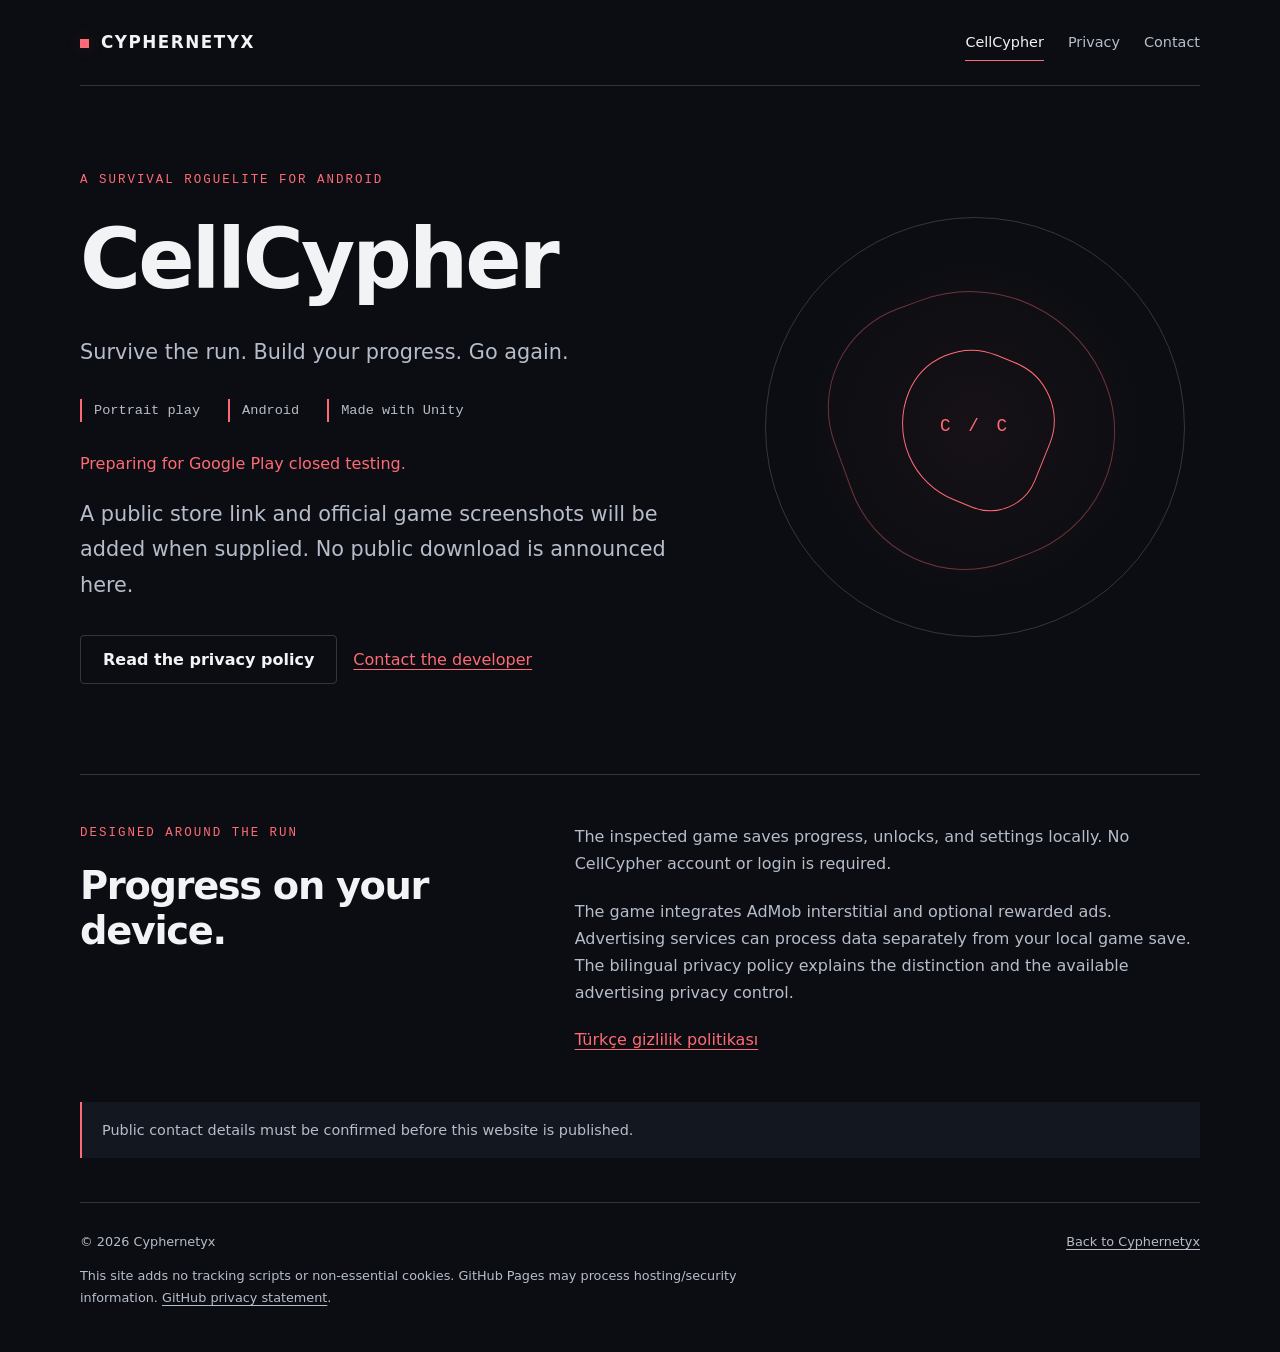
==== cellcypher/index.html @ a658c126 "Add files via upload" ====
<!doctype html>
<html lang="en">
<head><meta charset="utf-8"><meta name="viewport" content="width=device-width,initial-scale=1"><meta name="description" content="CellCypher, a portrait Android survival roguelite developed by Cyphernetyx."><title>CellCypher — Cyphernetyx</title><link rel="stylesheet" href="../assets/style.css"></head>
<body>
<a class="skip" href="#main">Skip to content</a>
<header><a class="brand" href="../" aria-label="Cyphernetyx home">CYPHERNETYX</a><nav aria-label="Main navigation"><a href="./" aria-current="page">CellCypher</a><a href="privacy-policy/">Privacy</a><a href="../contact/">Contact</a></nav></header>
<main id="main">
<section class="hero" aria-labelledby="game-title"><div class="hero-copy"><p class="eyebrow">A survival roguelite for Android</p><h1 id="game-title">CellCypher</h1><p class="lead">Survive the run. Build your progress. Go again.</p><ul class="facts" aria-label="Game details"><li>Portrait play</li><li>Android</li><li>Made with Unity</li></ul><p class="status">Preparing for Google Play closed testing.</p><p class="lead">A public store link and official game screenshots will be added when supplied. No public download is announced here.</p><div class="actions"><a class="button secondary" href="privacy-policy/">Read the privacy policy</a><a href="../contact/">Contact the developer</a></div></div><div class="sigil" aria-hidden="true"><span>C / C</span></div></section>
<section class="section split" aria-labelledby="play-title"><div><p class="eyebrow">Designed around the run</p><h2 id="play-title">Progress on your device.</h2></div><div class="prose"><p>The inspected game saves progress, unlocks, and settings locally. No CellCypher account or login is required.</p><p>The game integrates AdMob interstitial and optional rewarded ads. Advertising services can process data separately from your local game save. The bilingual privacy policy explains the distinction and the available advertising privacy control.</p><a href="privacy-policy/#tr" lang="tr">Türkçe gizlilik politikası</a></div></section>
<aside class="note">Public contact details must be confirmed before this website is published.</aside>
</main>
<footer><div class="foot-row"><span>© 2026 Cyphernetyx</span><a href="../">Back to Cyphernetyx</a></div><p>This site adds no tracking scripts or non-essential cookies. GitHub Pages may process hosting/security information. <a href="https://docs.github.com/en/site-policy/privacy-policies/github-general-privacy-statement">GitHub privacy statement</a>.</p></footer>
</body></html>
---- assets/style.css ----
:root{color-scheme:dark;--bg:#0b0d12;--panel:#131720;--text:#f2f3f5;--muted:#b6bdca;--line:#303743;--accent:#ff6b74;--width:1120px;font-family:system-ui,-apple-system,BlinkMacSystemFont,"Segoe UI",sans-serif}
*{box-sizing:border-box}html{scroll-behavior:smooth}body{margin:0;background:var(--bg);color:var(--text);line-height:1.7}a{color:var(--accent);text-underline-offset:.25em}a:hover{text-decoration-thickness:2px}a:focus-visible{outline:3px solid #ffd4d8;outline-offset:5px;border-radius:2px}::selection{background:#7e2834;color:#fff}header,main,footer{width:min(var(--width),calc(100% - 48px));margin-inline:auto}header{display:flex;justify-content:space-between;align-items:center;gap:24px;padding-block:24px;border-bottom:1px solid var(--line)}.brand{font-size:1.05rem;font-weight:750;letter-spacing:.09em;color:var(--text);text-decoration:none}.brand::before{content:"";display:inline-block;width:9px;height:9px;margin-right:12px;background:var(--accent);box-shadow:0 0 18px #ff6b7433}nav{display:flex;flex-wrap:wrap;gap:10px 24px}nav a{color:var(--muted);font-size:.9rem;text-decoration:none;padding:6px 0}nav a[aria-current=page]{color:var(--text);border-bottom:1px solid var(--accent)}.skip{position:absolute;top:8px;left:8px;padding:12px;background:var(--panel);z-index:10;transform:translateY(-180%)}.skip:focus{transform:none}.eyebrow{font-family:ui-monospace,Consolas,monospace;font-size:.78rem;letter-spacing:.16em;text-transform:uppercase;color:var(--accent)}h1,h2,h3{line-height:1.15;letter-spacing:-.035em}h1{font-size:clamp(2.6rem,6.5vw,5.8rem);font-weight:700;max-width:14ch;margin:20px 0 28px}h2{font-size:clamp(1.6rem,3vw,2.5rem);margin:0 0 18px}h3{font-size:1.2rem;margin:36px 0 14px;letter-spacing:-.015em}p{margin:0 0 20px}.lead{font-size:clamp(1.05rem,2vw,1.3rem);color:var(--muted);max-width:48ch}.hero{display:grid;grid-template-columns:1.35fr 1fr;gap:64px;align-items:center;padding:84px 0 90px}.hero-copy{position:relative;z-index:1}.actions{display:flex;flex-wrap:wrap;gap:16px;align-items:center;margin-top:32px}.button{display:inline-flex;align-items:center;min-height:48px;padding:10px 22px;background:var(--accent);color:#13090c;font-weight:650;text-decoration:none;border:1px solid var(--accent);border-radius:4px}.button:hover{background:#ff8e95}.button.secondary{background:transparent;color:var(--text);border-color:var(--line)}.sigil{aspect-ratio:1;position:relative;display:grid;place-items:center;max-width:420px;width:100%;justify-self:center;border:1px solid var(--line);border-radius:50%;background:radial-gradient(circle,#ff6b740c 0%,transparent 65%)}.sigil::before{content:"";position:absolute;inset:17%;border:1px solid #ff6b7466;border-radius:42% 58% 52% 48%;transform:rotate(-20deg)}.sigil::after{content:"";position:absolute;inset:32%;border:1px solid var(--accent);border-radius:52% 48% 37% 63%;transform:rotate(22deg)}.sigil span{font-family:ui-monospace,Consolas,monospace;color:var(--accent);font-size:1.1rem;letter-spacing:.2em;z-index:1}.note{padding:16px 20px;border-left:2px solid var(--accent);background:var(--panel);color:var(--muted);font-size:.9rem}.section{padding:48px 0;border-top:1px solid var(--line)}.split{display:grid;grid-template-columns:1fr 1.4fr;gap:48px}.project{display:block;position:relative;color:var(--text);text-decoration:none;border:1px solid var(--line);border-radius:6px;padding:28px;background:var(--panel)}.project:hover{border-color:var(--accent)}.project h3{margin:12px 0;font-size:1.8rem}.project p{color:var(--muted);max-width:46ch}.project .arrow{color:var(--accent);font-size:1.1rem}.facts{display:flex;flex-wrap:wrap;gap:8px 28px;color:var(--muted);font-family:ui-monospace,Consolas,monospace;font-size:.85rem;margin:28px 0;padding:0;list-style:none}.facts li{border-left:2px solid var(--accent);padding-left:12px}.page-heading{padding:64px 0 36px}.page-heading h1{font-size:clamp(2.5rem,6vw,4.5rem);max-width:20ch}.prose{max-width:760px}.prose p{color:var(--muted)}.policy{max-width:800px;overflow-wrap:anywhere}.policy section{scroll-margin-top:24px;border-top:1px solid var(--line);padding:40px 0}.policy h2{font-size:2rem}.policy h3{font-size:1.3rem}.policy p{color:var(--muted)}.language-links{margin:22px 0;gap:12px 24px}.language-links a{color:var(--accent);text-decoration:underline;min-height:44px;display:inline-flex;align-items:center}.contact-placeholder{display:inline-block;font-family:ui-monospace,Consolas,monospace;padding:12px 16px;border:1px dashed var(--line);color:var(--text);overflow-wrap:anywhere;max-width:100%}footer{border-top:1px solid var(--line);padding:28px 0 36px;margin-top:44px;color:var(--muted);font-size:.8rem}footer .foot-row{display:flex;flex-wrap:wrap;gap:12px 32px;justify-content:space-between;margin-bottom:12px}footer p{margin:8px 0;max-width:90ch}footer a{color:var(--muted)}.status{color:var(--accent)}
@media(max-width:760px){header,main,footer{width:calc(100% - 32px)}header{align-items:flex-start;flex-direction:column;gap:10px}nav{gap:6px 20px}.hero{grid-template-columns:1fr;gap:32px;padding:48px 0}.hero h1{max-width:16ch}.sigil{width:min(72%,300px)}.split{grid-template-columns:1fr;gap:24px}.section{padding-block:32px}.page-heading{padding-top:40px}.policy h2{font-size:1.6rem}.project{padding:22px}.button{padding-inline:18px}}
@media(prefers-reduced-motion:reduce){html{scroll-behavior:auto}}
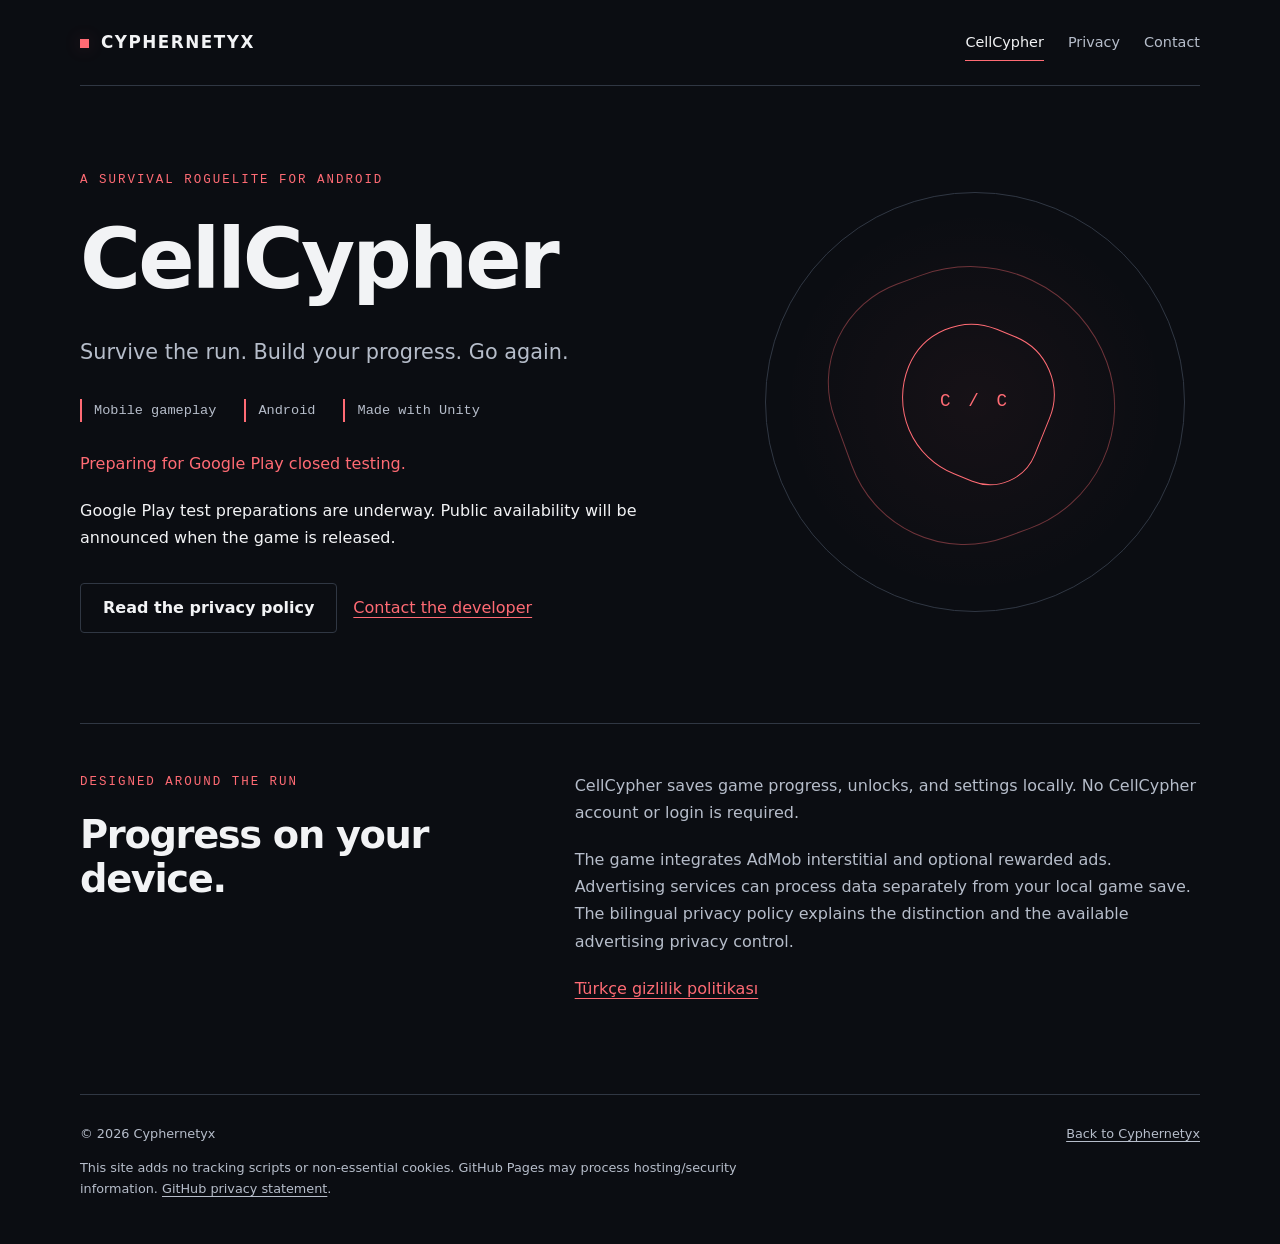
==== commit 78480b1d: "Add files via upload Update Cyphernetyx website and privacy policy" ====
--- a/cellcypher/index.html
+++ b/cellcypher/index.html
@@ -1,13 +1,13 @@
-<!doctype html>
-<html lang="en">
-<head><meta charset="utf-8"><meta name="viewport" content="width=device-width,initial-scale=1"><meta name="description" content="CellCypher, a portrait Android survival roguelite developed by Cyphernetyx."><title>CellCypher — Cyphernetyx</title><link rel="stylesheet" href="../assets/style.css"></head>
-<body>
-<a class="skip" href="#main">Skip to content</a>
-<header><a class="brand" href="../" aria-label="Cyphernetyx home">CYPHERNETYX</a><nav aria-label="Main navigation"><a href="./" aria-current="page">CellCypher</a><a href="privacy-policy/">Privacy</a><a href="../contact/">Contact</a></nav></header>
-<main id="main">
-<section class="hero" aria-labelledby="game-title"><div class="hero-copy"><p class="eyebrow">A survival roguelite for Android</p><h1 id="game-title">CellCypher</h1><p class="lead">Survive the run. Build your progress. Go again.</p><ul class="facts" aria-label="Game details"><li>Portrait play</li><li>Android</li><li>Made with Unity</li></ul><p class="status">Preparing for Google Play closed testing.</p><p class="lead">A public store link and official game screenshots will be added when supplied. No public download is announced here.</p><div class="actions"><a class="button secondary" href="privacy-policy/">Read the privacy policy</a><a href="../contact/">Contact the developer</a></div></div><div class="sigil" aria-hidden="true"><span>C / C</span></div></section>
-<section class="section split" aria-labelledby="play-title"><div><p class="eyebrow">Designed around the run</p><h2 id="play-title">Progress on your device.</h2></div><div class="prose"><p>The inspected game saves progress, unlocks, and settings locally. No CellCypher account or login is required.</p><p>The game integrates AdMob interstitial and optional rewarded ads. Advertising services can process data separately from your local game save. The bilingual privacy policy explains the distinction and the available advertising privacy control.</p><a href="privacy-policy/#tr" lang="tr">Türkçe gizlilik politikası</a></div></section>
-<aside class="note">Public contact details must be confirmed before this website is published.</aside>
-</main>
-<footer><div class="foot-row"><span>© 2026 Cyphernetyx</span><a href="../">Back to Cyphernetyx</a></div><p>This site adds no tracking scripts or non-essential cookies. GitHub Pages may process hosting/security information. <a href="https://docs.github.com/en/site-policy/privacy-policies/github-general-privacy-statement">GitHub privacy statement</a>.</p></footer>
-</body></html>
+<!doctype html>
+<html lang="en">
+<head><meta charset="utf-8"><meta name="viewport" content="width=device-width,initial-scale=1"><meta name="description" content="CellCypher, an Android survival roguelite developed by Cyphernetyx."><title>CellCypher — Cyphernetyx</title><link rel="stylesheet" href="../assets/style.css"></head>
+<body>
+<a class="skip" href="#main">Skip to content</a>
+<header><a class="brand" href="../" aria-label="Cyphernetyx home">CYPHERNETYX</a><nav aria-label="Main navigation"><a href="./" aria-current="page">CellCypher</a><a href="privacy-policy/">Privacy</a><a href="../contact/">Contact</a></nav></header>
+<main id="main">
+<section class="hero" aria-labelledby="game-title"><div class="hero-copy"><p class="eyebrow">A survival roguelite for Android</p><h1 id="game-title">CellCypher</h1><p class="lead">Survive the run. Build your progress. Go again.</p><ul class="facts" aria-label="Game details"><li>Mobile gameplay</li><li>Android</li><li>Made with Unity</li></ul><p class="status">Preparing for Google Play closed testing.</p><p>Google Play test preparations are underway. Public availability will be announced when the game is released.</p><div class="actions"><a class="button secondary" href="privacy-policy/">Read the privacy policy</a><a href="../contact/">Contact the developer</a></div></div><div class="sigil" aria-hidden="true"><span>C / C</span></div></section>
+<section class="section split" aria-labelledby="play-title"><div><p class="eyebrow">Designed around the run</p><h2 id="play-title">Progress on your device.</h2></div><div class="prose"><p>CellCypher saves game progress, unlocks, and settings locally. No CellCypher account or login is required.</p><p>The game integrates AdMob interstitial and optional rewarded ads. Advertising services can process data separately from your local game save. The bilingual privacy policy explains the distinction and the available advertising privacy control.</p><a href="privacy-policy/#tr" lang="tr">Türkçe gizlilik politikası</a></div></section>
+
+</main>
+<footer><div class="foot-row"><span>© 2026 Cyphernetyx</span><a href="../">Back to Cyphernetyx</a></div><p>This site adds no tracking scripts or non-essential cookies. GitHub Pages may process hosting/security information. <a href="https://docs.github.com/en/site-policy/privacy-policies/github-general-privacy-statement">GitHub privacy statement</a>.</p></footer>
+</body></html>
--- a/assets/style.css
+++ b/assets/style.css
@@ -1,4 +1,4 @@
 :root{color-scheme:dark;--bg:#0b0d12;--panel:#131720;--text:#f2f3f5;--muted:#b6bdca;--line:#303743;--accent:#ff6b74;--width:1120px;font-family:system-ui,-apple-system,BlinkMacSystemFont,"Segoe UI",sans-serif}
-*{box-sizing:border-box}html{scroll-behavior:smooth}body{margin:0;background:var(--bg);color:var(--text);line-height:1.7}a{color:var(--accent);text-underline-offset:.25em}a:hover{text-decoration-thickness:2px}a:focus-visible{outline:3px solid #ffd4d8;outline-offset:5px;border-radius:2px}::selection{background:#7e2834;color:#fff}header,main,footer{width:min(var(--width),calc(100% - 48px));margin-inline:auto}header{display:flex;justify-content:space-between;align-items:center;gap:24px;padding-block:24px;border-bottom:1px solid var(--line)}.brand{font-size:1.05rem;font-weight:750;letter-spacing:.09em;color:var(--text);text-decoration:none}.brand::before{content:"";display:inline-block;width:9px;height:9px;margin-right:12px;background:var(--accent);box-shadow:0 0 18px #ff6b7433}nav{display:flex;flex-wrap:wrap;gap:10px 24px}nav a{color:var(--muted);font-size:.9rem;text-decoration:none;padding:6px 0}nav a[aria-current=page]{color:var(--text);border-bottom:1px solid var(--accent)}.skip{position:absolute;top:8px;left:8px;padding:12px;background:var(--panel);z-index:10;transform:translateY(-180%)}.skip:focus{transform:none}.eyebrow{font-family:ui-monospace,Consolas,monospace;font-size:.78rem;letter-spacing:.16em;text-transform:uppercase;color:var(--accent)}h1,h2,h3{line-height:1.15;letter-spacing:-.035em}h1{font-size:clamp(2.6rem,6.5vw,5.8rem);font-weight:700;max-width:14ch;margin:20px 0 28px}h2{font-size:clamp(1.6rem,3vw,2.5rem);margin:0 0 18px}h3{font-size:1.2rem;margin:36px 0 14px;letter-spacing:-.015em}p{margin:0 0 20px}.lead{font-size:clamp(1.05rem,2vw,1.3rem);color:var(--muted);max-width:48ch}.hero{display:grid;grid-template-columns:1.35fr 1fr;gap:64px;align-items:center;padding:84px 0 90px}.hero-copy{position:relative;z-index:1}.actions{display:flex;flex-wrap:wrap;gap:16px;align-items:center;margin-top:32px}.button{display:inline-flex;align-items:center;min-height:48px;padding:10px 22px;background:var(--accent);color:#13090c;font-weight:650;text-decoration:none;border:1px solid var(--accent);border-radius:4px}.button:hover{background:#ff8e95}.button.secondary{background:transparent;color:var(--text);border-color:var(--line)}.sigil{aspect-ratio:1;position:relative;display:grid;place-items:center;max-width:420px;width:100%;justify-self:center;border:1px solid var(--line);border-radius:50%;background:radial-gradient(circle,#ff6b740c 0%,transparent 65%)}.sigil::before{content:"";position:absolute;inset:17%;border:1px solid #ff6b7466;border-radius:42% 58% 52% 48%;transform:rotate(-20deg)}.sigil::after{content:"";position:absolute;inset:32%;border:1px solid var(--accent);border-radius:52% 48% 37% 63%;transform:rotate(22deg)}.sigil span{font-family:ui-monospace,Consolas,monospace;color:var(--accent);font-size:1.1rem;letter-spacing:.2em;z-index:1}.note{padding:16px 20px;border-left:2px solid var(--accent);background:var(--panel);color:var(--muted);font-size:.9rem}.section{padding:48px 0;border-top:1px solid var(--line)}.split{display:grid;grid-template-columns:1fr 1.4fr;gap:48px}.project{display:block;position:relative;color:var(--text);text-decoration:none;border:1px solid var(--line);border-radius:6px;padding:28px;background:var(--panel)}.project:hover{border-color:var(--accent)}.project h3{margin:12px 0;font-size:1.8rem}.project p{color:var(--muted);max-width:46ch}.project .arrow{color:var(--accent);font-size:1.1rem}.facts{display:flex;flex-wrap:wrap;gap:8px 28px;color:var(--muted);font-family:ui-monospace,Consolas,monospace;font-size:.85rem;margin:28px 0;padding:0;list-style:none}.facts li{border-left:2px solid var(--accent);padding-left:12px}.page-heading{padding:64px 0 36px}.page-heading h1{font-size:clamp(2.5rem,6vw,4.5rem);max-width:20ch}.prose{max-width:760px}.prose p{color:var(--muted)}.policy{max-width:800px;overflow-wrap:anywhere}.policy section{scroll-margin-top:24px;border-top:1px solid var(--line);padding:40px 0}.policy h2{font-size:2rem}.policy h3{font-size:1.3rem}.policy p{color:var(--muted)}.language-links{margin:22px 0;gap:12px 24px}.language-links a{color:var(--accent);text-decoration:underline;min-height:44px;display:inline-flex;align-items:center}.contact-placeholder{display:inline-block;font-family:ui-monospace,Consolas,monospace;padding:12px 16px;border:1px dashed var(--line);color:var(--text);overflow-wrap:anywhere;max-width:100%}footer{border-top:1px solid var(--line);padding:28px 0 36px;margin-top:44px;color:var(--muted);font-size:.8rem}footer .foot-row{display:flex;flex-wrap:wrap;gap:12px 32px;justify-content:space-between;margin-bottom:12px}footer p{margin:8px 0;max-width:90ch}footer a{color:var(--muted)}.status{color:var(--accent)}
+*{box-sizing:border-box}html{scroll-behavior:smooth}body{margin:0;background:var(--bg);color:var(--text);line-height:1.7}a{color:var(--accent);text-underline-offset:.25em}a:hover{text-decoration-thickness:2px}a:focus-visible{outline:3px solid #ffd4d8;outline-offset:5px;border-radius:2px}::selection{background:#7e2834;color:#fff}header,main,footer{width:min(var(--width),calc(100% - 48px));margin-inline:auto}header{display:flex;justify-content:space-between;align-items:center;gap:24px;padding-block:24px;border-bottom:1px solid var(--line)}.brand{font-size:1.05rem;font-weight:750;letter-spacing:.09em;color:var(--text);text-decoration:none}.brand::before{content:"";display:inline-block;width:9px;height:9px;margin-right:12px;background:var(--accent);box-shadow:0 0 18px #ff6b7433}nav{display:flex;flex-wrap:wrap;gap:10px 24px}nav a{color:var(--muted);font-size:.9rem;text-decoration:none;padding:6px 0}nav a[aria-current=page]{color:var(--text);border-bottom:1px solid var(--accent)}.skip{position:absolute;top:8px;left:8px;padding:12px;background:var(--panel);z-index:10;transform:translateY(-180%)}.skip:focus{transform:none}.eyebrow{font-family:ui-monospace,Consolas,monospace;font-size:.78rem;letter-spacing:.16em;text-transform:uppercase;color:var(--accent)}h1,h2,h3{line-height:1.15;letter-spacing:-.035em}h1{font-size:clamp(2.6rem,6.5vw,5.8rem);font-weight:700;max-width:14ch;margin:20px 0 28px}h2{font-size:clamp(1.6rem,3vw,2.5rem);margin:0 0 18px}h3{font-size:1.2rem;margin:36px 0 14px;letter-spacing:-.015em}p{margin:0 0 20px}.lead{font-size:clamp(1.05rem,2vw,1.3rem);color:var(--muted);max-width:48ch}.hero{display:grid;grid-template-columns:1.35fr 1fr;gap:64px;align-items:center;padding:84px 0 90px}.hero-copy{position:relative;z-index:1}.actions{display:flex;flex-wrap:wrap;gap:16px;align-items:center;margin-top:32px}.button{display:inline-flex;align-items:center;min-height:48px;padding:10px 22px;background:var(--accent);color:#13090c;font-weight:650;text-decoration:none;border:1px solid var(--accent);border-radius:4px}.button:hover{background:#ff8e95}.button.secondary{background:transparent;color:var(--text);border-color:var(--line)}.sigil{aspect-ratio:1;position:relative;display:grid;place-items:center;max-width:420px;width:100%;justify-self:center;border:1px solid var(--line);border-radius:50%;background:radial-gradient(circle,#ff6b740c 0%,transparent 65%)}.sigil::before{content:"";position:absolute;inset:17%;border:1px solid #ff6b7466;border-radius:42% 58% 52% 48%;transform:rotate(-20deg)}.sigil::after{content:"";position:absolute;inset:32%;border:1px solid var(--accent);border-radius:52% 48% 37% 63%;transform:rotate(22deg)}.sigil span{font-family:ui-monospace,Consolas,monospace;color:var(--accent);font-size:1.1rem;letter-spacing:.2em;z-index:1}.note{padding:16px 20px;border-left:2px solid var(--accent);background:var(--panel);color:var(--muted);font-size:.9rem}.section{padding:48px 0;border-top:1px solid var(--line)}.split{display:grid;grid-template-columns:1fr 1.4fr;gap:48px}.project{display:block;position:relative;color:var(--text);text-decoration:none;border:1px solid var(--line);border-radius:6px;padding:28px;background:var(--panel)}.project:hover{border-color:var(--accent)}.project h3{margin:12px 0;font-size:1.8rem}.project p{color:var(--muted);max-width:46ch}.project .arrow{color:var(--accent);font-size:1.1rem}.facts{display:flex;flex-wrap:wrap;gap:8px 28px;color:var(--muted);font-family:ui-monospace,Consolas,monospace;font-size:.85rem;margin:28px 0;padding:0;list-style:none}.facts li{border-left:2px solid var(--accent);padding-left:12px}.page-heading{padding:64px 0 36px}.page-heading h1{font-size:clamp(2.5rem,6vw,4.5rem);max-width:20ch}.prose{max-width:760px}.prose p{color:var(--muted)}.policy{max-width:800px;overflow-wrap:anywhere}.policy section{scroll-margin-top:24px;border-top:1px solid var(--line);padding:40px 0}.policy h2{font-size:2rem}.policy h3{font-size:1.3rem}.policy p{color:var(--muted)}.language-links{margin:22px 0;gap:12px 24px}.language-links a{color:var(--accent);text-decoration:underline;min-height:44px;display:inline-flex;align-items:center}.contact-email{display:inline-block;font-family:ui-monospace,Consolas,monospace;padding:12px 16px;border:1px solid var(--line);border-radius:4px;color:var(--text);overflow-wrap:anywhere;max-width:100%}footer{border-top:1px solid var(--line);padding:28px 0 36px;margin-top:44px;color:var(--muted);font-size:.8rem}footer .foot-row{display:flex;flex-wrap:wrap;gap:12px 32px;justify-content:space-between;margin-bottom:12px}footer p{margin:8px 0;max-width:90ch}footer a{color:var(--muted)}.status{color:var(--accent)}
 @media(max-width:760px){header,main,footer{width:calc(100% - 32px)}header{align-items:flex-start;flex-direction:column;gap:10px}nav{gap:6px 20px}.hero{grid-template-columns:1fr;gap:32px;padding:48px 0}.hero h1{max-width:16ch}.sigil{width:min(72%,300px)}.split{grid-template-columns:1fr;gap:24px}.section{padding-block:32px}.page-heading{padding-top:40px}.policy h2{font-size:1.6rem}.project{padding:22px}.button{padding-inline:18px}}
 @media(prefers-reduced-motion:reduce){html{scroll-behavior:auto}}
